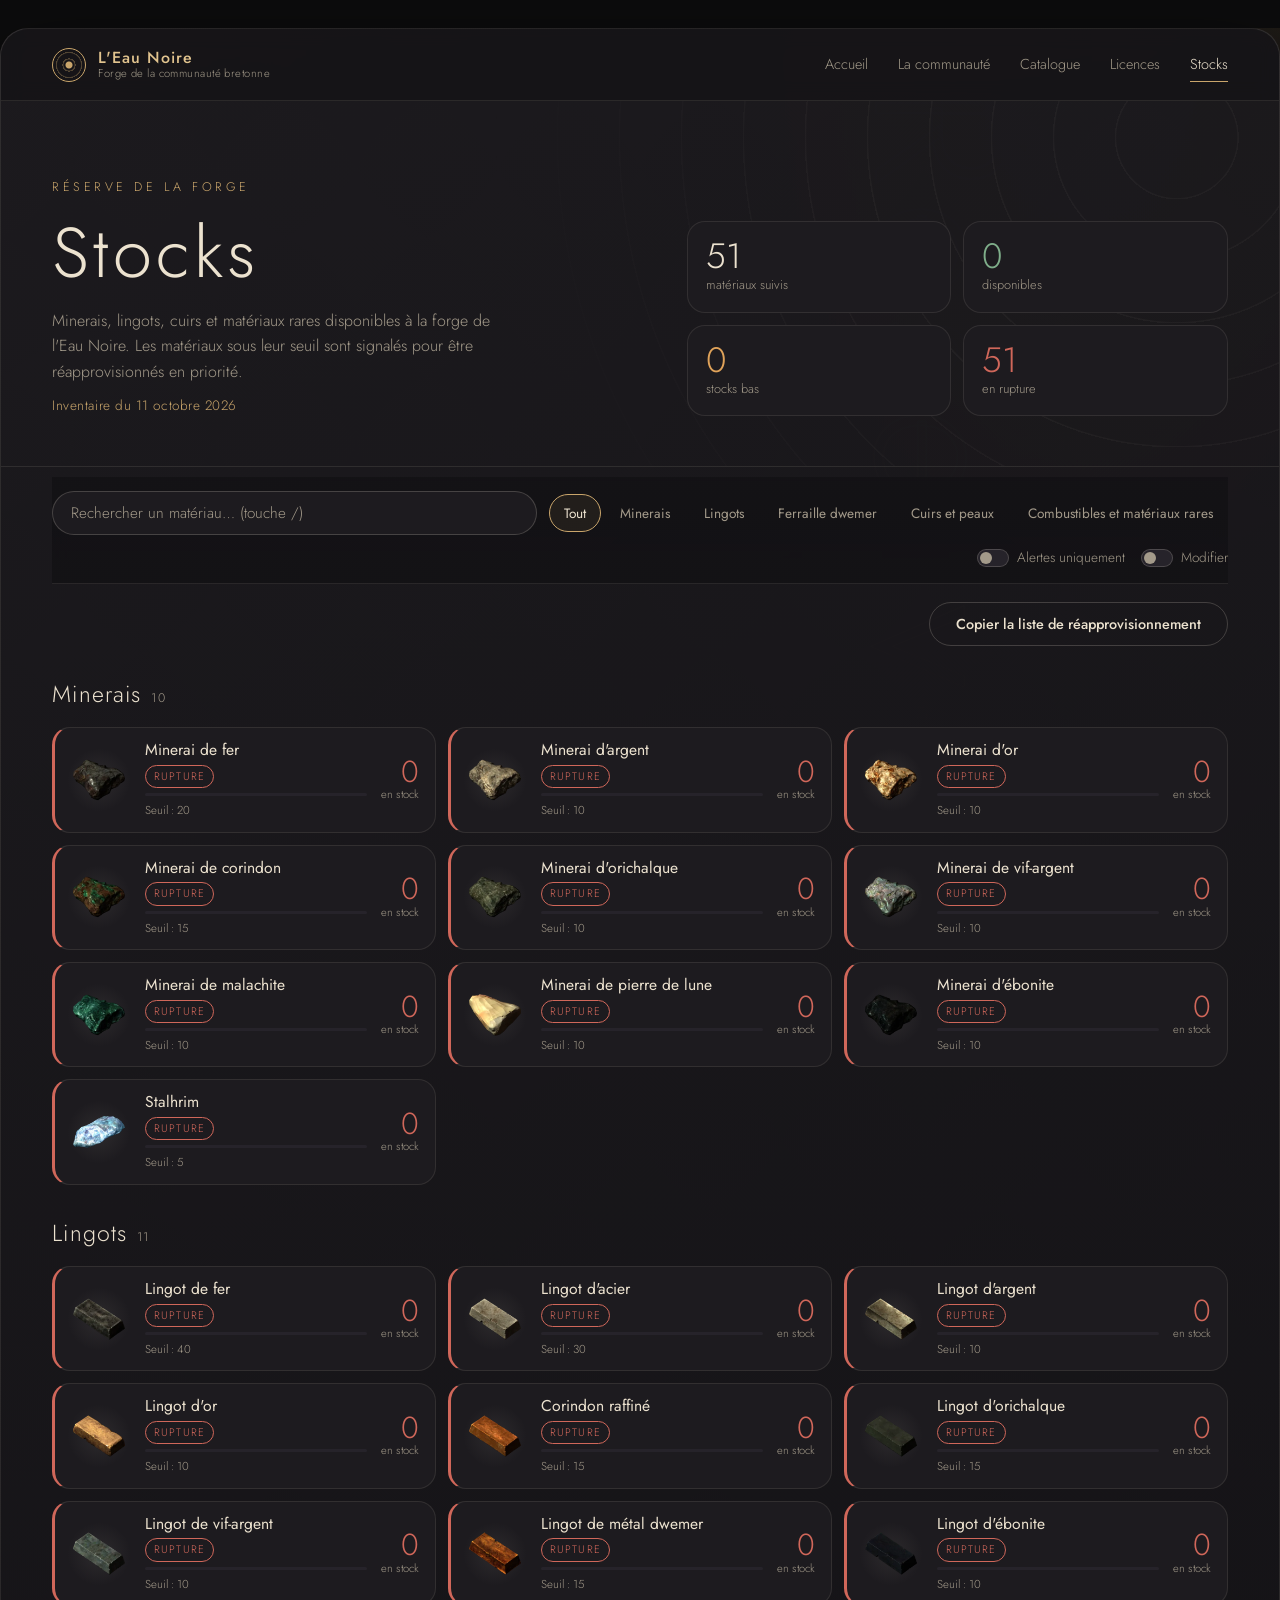
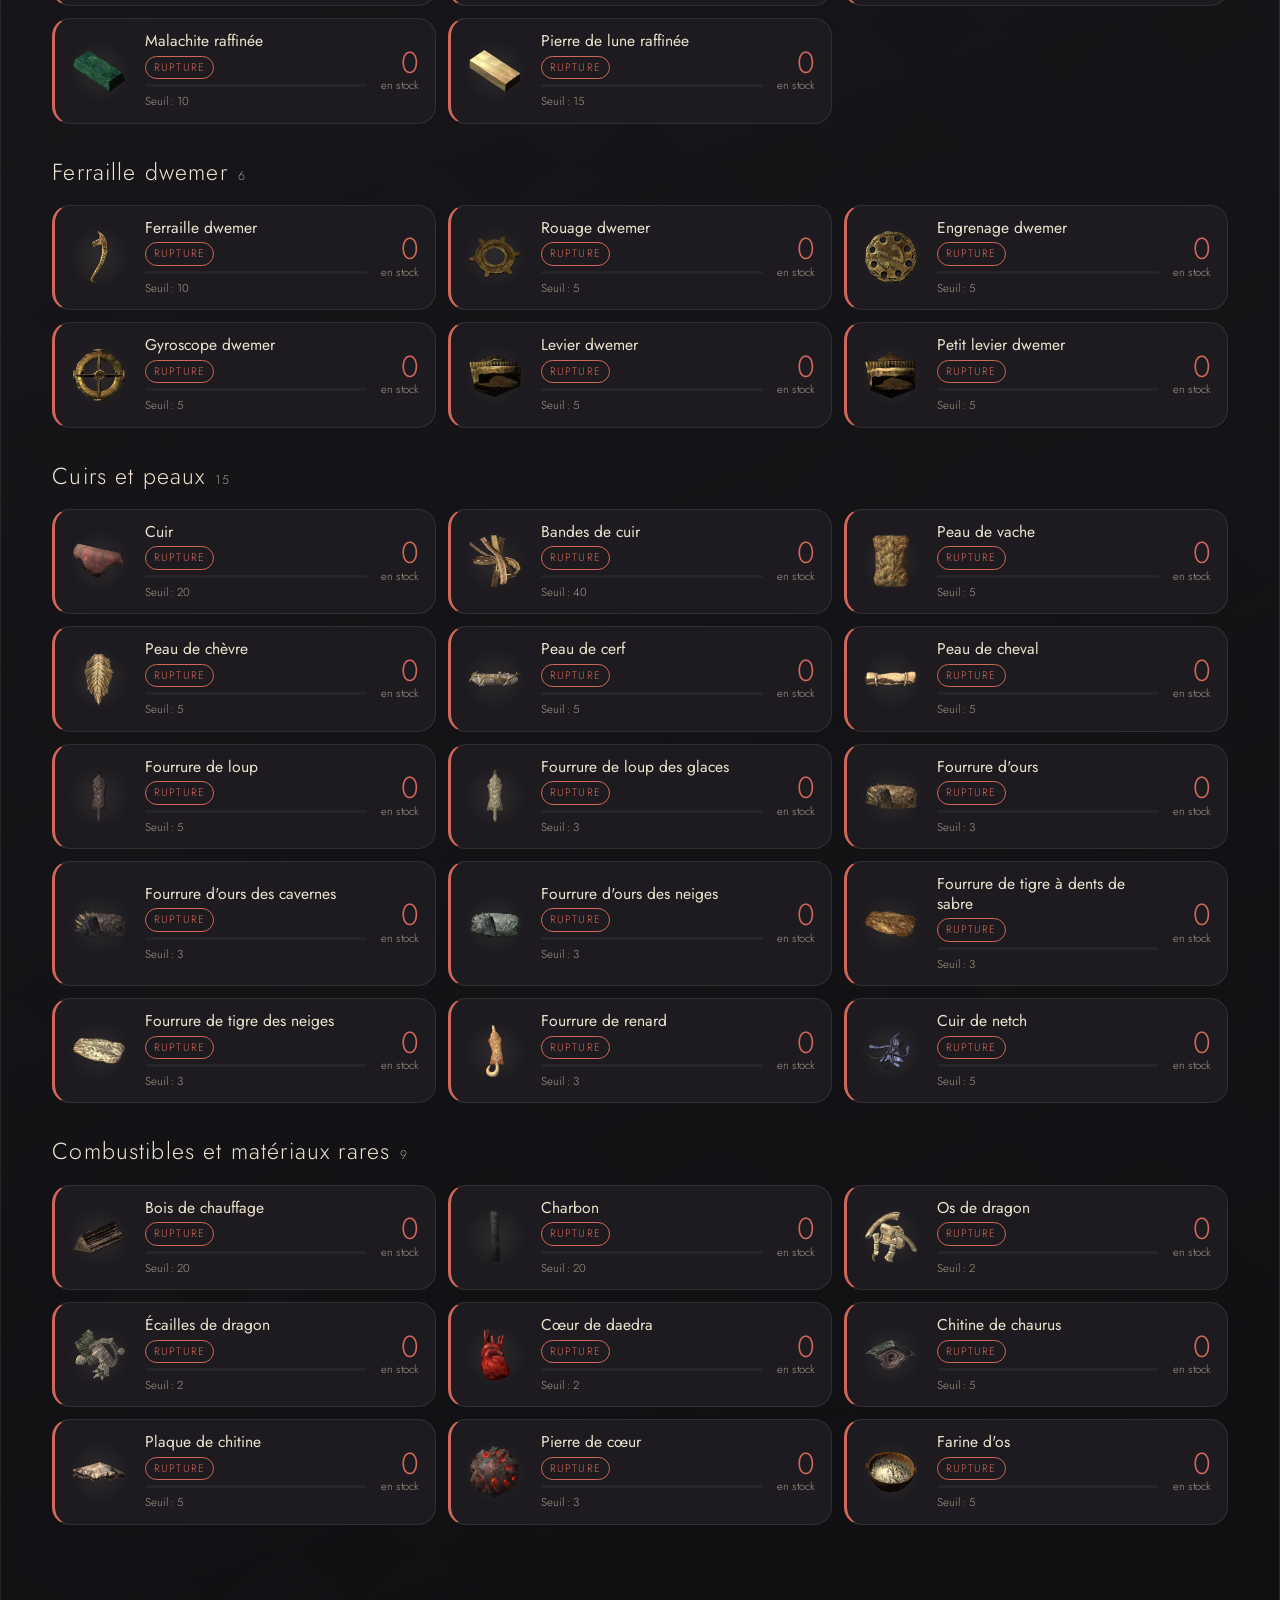
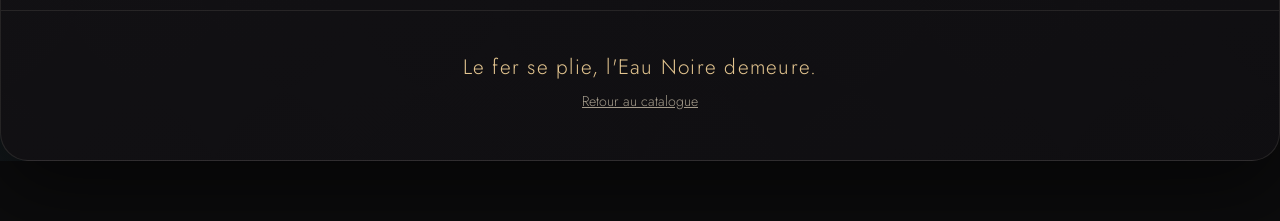
==== stocks.html @ 60c0cef0 "Page des stocks" ====
<!doctype html>
<html lang="fr">
<head>
<meta charset="utf-8">
<meta name="viewport" content="width=device-width, initial-scale=1">
<meta name="theme-color" content="#0c0c0d">
<title>Stocks — L'Eau Noire</title>
<link rel="preconnect" href="https://fonts.googleapis.com">
<link rel="preconnect" href="https://fonts.gstatic.com" crossorigin>
<link rel="stylesheet" href="https://fonts.googleapis.com/css2?family=Jost:wght@300;400;500;600&display=swap">
<link rel="stylesheet" href="style.css">
</head>
<body class="page-stocks">

<div class="backdrop-title" aria-hidden="true">Réserve</div>

<div class="frame">

  <!-- ===================== NAVIGATION ===================== -->
  <header class="nav">
    <a class="brand" href="index.html#accueil">
      <span class="brand-mark" aria-hidden="true"></span>
      <span class="brand-text"><strong>L'Eau Noire</strong><small>Forge de la communauté bretonne</small></span>
    </a>
    <nav class="nav-links" id="nav-links">
      <a href="index.html#accueil">Accueil</a>
      <a href="index.html#communaute">La communauté</a>
      <a href="index.html#catalogue">Catalogue</a>
      <a href="index.html#licences">Licences</a>
      <a href="stocks.html" class="active">Stocks</a>
    </nav>
    <button class="burger" id="burger" type="button" aria-label="Menu"><span></span><span></span></button>
  </header>

  <!-- ===================== EN-TÊTE ===================== -->
  <section class="stock-hero">
    <div>
      <p class="eyebrow">Réserve de la forge</p>
      <h1>Stocks</h1>
      <p class="hero-lead">Minerais, lingots, cuirs et matériaux rares disponibles à la forge de l'Eau Noire. Les matériaux sous leur seuil sont signalés pour être réapprovisionnés en priorité.</p>
      <p class="stock-maj" id="stock-maj"></p>
    </div>
    <div class="stock-summary" id="stock-summary"></div>
  </section>

  <!-- ===================== INVENTAIRE ===================== -->
  <section class="catalogue stock-section">
    <div class="toolbar">
      <input id="search" type="search" placeholder="Rechercher un matériau… (touche /)" autocomplete="off">
      <div class="tabs" id="tabs"></div>
      <div class="toggles">
        <label class="switch"><input type="checkbox" id="t-alert"><span></span>Alertes uniquement</label>
        <label class="switch"><input type="checkbox" id="t-edit"><span></span>Modifier</label>
      </div>
    </div>

    <!-- Bandeau visible dès qu'une quantité a été modifiée -->
    <div class="draft-bar" id="draft-bar" hidden>
      <p><strong>Modifications non publiées.</strong> Elles ne sont enregistrées que dans ce navigateur. Exportez <code>stocks.js</code> puis publiez-le pour que tout le monde les voie.</p>
      <div class="draft-actions">
        <button class="btn-ghost" id="draft-reset" type="button">Annuler</button>
        <button class="btn" id="draft-export" type="button">Exporter stocks.js</button>
      </div>
    </div>

    <div class="stock-actions">
      <button class="btn-ghost" id="report-copy" type="button">Copier la liste de réapprovisionnement</button>
    </div>

    <div id="stock-list"></div>
  </section>

  <footer class="footer">
    <p class="footer-devise">Le fer se plie, l'Eau Noire demeure.</p>
    <p class="footer-contact"><a href="index.html#catalogue">Retour au catalogue</a></p>
  </footer>
</div>

<script src="stocks.js"></script>
<script src="stocks-page.js"></script>
</body>
</html>
---- style.css ----
/* =====================================================================
   L'EAU NOIRE — STYLE
   Noir profond, sable de parian et bronze. Motif : les cercles d'une eau
   sombre qui ondule. Les couleurs se changent dans :root.
   ===================================================================== */

:root {
  --noir:        #0c0c0d;  /* fond de page */
  --panneau:     #151417;  /* cadre principal */
  --panneau-2:   #1d1b1f;  /* cartes */
  --panneau-3:   #26232a;  /* survol */
  --ligne:       rgba(236, 226, 207, .10);
  --ligne-forte: rgba(236, 226, 207, .20);
  --parian:      #ece2cf;  /* texte principal */
  --sable:       #a39a8a;  /* texte secondaire */
  --bronze:      #c9a56b;  /* accent : boutons, prix */
  --bronze-clair:#e2c48f;
  --eau:         #3b6170;  /* reflet d'eau sombre, très discret */

  --font: "Jost", "Segoe UI", system-ui, sans-serif;
  --page-width: 1440px;
  --pad: clamp(16px, 4vw, 64px);
  --radius: 28px;
}

* { box-sizing: border-box; }
html { scroll-behavior: smooth; background: var(--noir); color-scheme: dark; }
body {
  margin: 0; min-height: 100vh; overflow-x: hidden;
  font: 300 16px/1.6 var(--font); color: var(--parian);
  background:
    radial-gradient(ellipse 60% 40% at 85% 0%, rgba(201, 165, 107, .14), transparent 70%),
    radial-gradient(ellipse 50% 50% at 0% 100%, rgba(59, 97, 112, .14), transparent 70%),
    var(--noir);
  accent-color: var(--bronze);
}
::selection { background: var(--bronze); color: var(--noir); }
a { color: inherit; }
img { max-width: 100%; }

/* Grand titre en creux, derrière le cadre */
.backdrop-title {
  position: fixed; right: -2vw; top: 50%; transform: translateY(-50%) rotate(90deg); transform-origin: center;
  font-size: 15vw; font-weight: 300; letter-spacing: .08em; white-space: nowrap; pointer-events: none;
  color: transparent; -webkit-text-stroke: 1px rgba(236, 226, 207, .05); z-index: 0;
}

/* ---------- Cadre principal ---------- */
.frame {
  position: relative; z-index: 1;
  max-width: var(--page-width); margin: 28px auto 60px;
  background: linear-gradient(160deg, rgba(29, 27, 31, .96), rgba(16, 15, 18, .97));
  border: 1px solid var(--ligne); border-radius: var(--radius);
  box-shadow: 0 30px 80px rgba(0, 0, 0, .55), inset 0 1px 0 rgba(236, 226, 207, .05);
}

/* ---------- Navigation ---------- */
.nav {
  position: sticky; top: 0; z-index: 20;
  display: flex; align-items: center; gap: 24px;
  padding: 18px var(--pad);
  background: rgba(21, 20, 23, .82); -webkit-backdrop-filter: blur(10px); backdrop-filter: blur(10px);
  border-bottom: 1px solid var(--ligne); border-radius: var(--radius) var(--radius) 0 0;
}
.brand { display: flex; align-items: center; gap: 12px; text-decoration: none; }
.brand-mark {
  width: 34px; height: 34px; border-radius: 50%; flex: none;
  border: 1px solid var(--bronze);
  background: radial-gradient(circle, var(--bronze) 0 3px, transparent 4px), repeating-radial-gradient(circle, transparent 0 5px, rgba(201, 165, 107, .35) 6px 6.6px);
}
.brand-text { display: flex; flex-direction: column; line-height: 1.15; }
.brand-text strong { font-weight: 500; letter-spacing: .06em; color: var(--bronze-clair); }
.brand-text small { font-size: .7rem; color: var(--sable); letter-spacing: .04em; }

.nav-links { display: flex; gap: 30px; margin-left: auto; }
.nav-links a { text-decoration: none; font-size: .9rem; color: var(--sable); padding: 6px 0; position: relative; transition: color .2s; }
.nav-links a:hover { color: var(--parian); }
.nav-links a.active { color: var(--parian); }
.nav-links a.active::after { content: ""; position: absolute; left: 0; right: 0; bottom: 0; height: 1px; background: var(--bronze); }

.devis-btn {
  font: 400 .88rem var(--font); color: var(--parian); cursor: pointer;
  background: transparent; border: 1px solid var(--ligne-forte); border-radius: 999px; padding: 8px 16px;
  display: inline-flex; align-items: center; gap: 8px; transition: border-color .2s;
}
.devis-btn:hover { border-color: var(--bronze); }
.devis-btn span {
  min-width: 22px; height: 22px; border-radius: 999px; padding: 0 6px;
  display: inline-grid; place-items: center; font-size: .75rem; font-weight: 500;
  background: var(--bronze); color: var(--noir);
}
.burger { display: none; }

/* Points décoratifs */
.side-dots { position: absolute; left: 22px; top: 260px; display: flex; flex-direction: column; gap: 14px; }
.side-dots i { width: 5px; height: 5px; border-radius: 50%; background: var(--ligne-forte); }
.side-dots i.on { background: var(--bronze); box-shadow: 0 0 10px var(--bronze); }

/* ---------- Boutons ---------- */
.btn, .btn-ghost {
  display: inline-flex; align-items: center; justify-content: center; gap: 8px;
  font: 500 .9rem var(--font); text-decoration: none; cursor: pointer;
  border-radius: 999px; padding: 11px 26px; transition: background .2s, border-color .2s, color .2s;
}
.btn { background: var(--bronze); color: #1a140b; border: 1px solid var(--bronze); }
.btn:hover { background: var(--bronze-clair); border-color: var(--bronze-clair); }
.btn-ghost { background: transparent; color: var(--parian); border: 1px solid var(--ligne-forte); }
.btn-ghost:hover { border-color: var(--bronze); color: var(--bronze-clair); }

/* ---------- Accueil ---------- */
.hero {
  position: relative; overflow: hidden;
  display: grid; grid-template-columns: 1.1fr .9fr; align-items: center; gap: 40px;
  padding: clamp(40px, 7vw, 96px) var(--pad) clamp(48px, 7vw, 100px);
  min-height: 560px;
}
.eyebrow { margin: 0 0 18px; font-size: .78rem; letter-spacing: .28em; text-transform: uppercase; color: var(--bronze); }
.hero h1 {
  margin: 0; font-weight: 300; font-size: clamp(3rem, 7vw, 5.6rem); line-height: 1.02; letter-spacing: .06em;
}
.hero-lead { max-width: 460px; margin: 24px 0 34px; color: var(--sable); font-size: 1rem; }
.hero-actions { display: flex; gap: 12px; flex-wrap: wrap; }

.hero-art { position: relative; aspect-ratio: 1; width: min(440px, 100%); justify-self: center; }
.hero-circle {
  position: absolute; inset: 12%; border-radius: 50%; overflow: hidden;
  border: 1px solid rgba(201, 165, 107, .5);
  box-shadow: 0 0 60px rgba(201, 165, 107, .15), inset 0 0 40px rgba(0, 0, 0, .6);
}
.hero-circle img { width: 100%; height: 100%; object-fit: cover; display: block; }
.ring { position: absolute; border-radius: 50%; border: 1px solid var(--ligne); }
.ring-outer { inset: -6%; }
.ring-mid { inset: 4%; border-color: rgba(201, 165, 107, .18); }
.orbit { position: absolute; inset: -6%; animation: orbit 28s linear infinite; }
.orbit i { position: absolute; top: 50%; left: -4px; width: 8px; height: 8px; border-radius: 50%; background: var(--bronze); box-shadow: 0 0 14px var(--bronze); }
@keyframes orbit { to { transform: rotate(360deg); } }
/* ondulations d'eau noire derrière le cercle */
.hero::before {
  content: ""; position: absolute; inset: 0; pointer-events: none;
  background: repeating-radial-gradient(circle at 74% 50%, transparent 0 70px, rgba(236, 226, 207, .035) 71px 72px);
  -webkit-mask-image: radial-gradient(circle at 74% 50%, #000 0 30%, transparent 62%);
          mask-image: radial-gradient(circle at 74% 50%, #000 0 30%, transparent 62%);
}

/* ---------- Communauté ---------- */
.about {
  display: grid; grid-template-columns: 1fr 1fr; gap: clamp(28px, 5vw, 72px); align-items: center;
  padding: clamp(40px, 6vw, 90px) var(--pad);
  border-top: 1px solid var(--ligne);
}
.about h2, .section-head h2 { margin: 0 0 22px; font-weight: 400; font-size: clamp(1.8rem, 3.4vw, 2.6rem); letter-spacing: .04em; }
.about-text p { color: var(--sable); margin: 0 0 14px; max-width: 560px; }
.about-text .devise { color: var(--bronze-clair); font-style: italic; margin: 22px 0 28px; }
.about-art { margin: 0; position: relative; }
.about-art img {
  display: block; width: 100%; aspect-ratio: 5 / 4; object-fit: cover;
  border-radius: 140px 24px 24px 24px; border: 1px solid var(--ligne-forte);
  filter: saturate(.85);
}
.about-art::before {
  content: ""; position: absolute; width: 180px; height: 180px; left: -40px; top: -40px; border-radius: 50%;
  border: 1px solid rgba(201, 165, 107, .25); pointer-events: none;
}

/* ---------- En-têtes de section ---------- */
.catalogue, .licences { padding: clamp(40px, 6vw, 90px) var(--pad); border-top: 1px solid var(--ligne); }
.section-head { display: flex; justify-content: space-between; align-items: flex-end; gap: 24px; flex-wrap: wrap; margin-bottom: 26px; }
.section-head h2 { margin: 0; }
.section-head p { margin: 0; color: var(--sable); max-width: 520px; font-size: .95rem; }
.section-head strong { color: var(--bronze-clair); font-weight: 500; }

/* ---------- Barre d'outils du catalogue ---------- */
.toolbar {
  position: sticky; top: 71px; z-index: 10;
  display: flex; flex-wrap: wrap; align-items: center; gap: 12px;
  padding: 14px 0; margin-bottom: 18px;
  background: linear-gradient(rgba(19, 18, 21, .96), rgba(19, 18, 21, .9));
  -webkit-backdrop-filter: blur(8px); backdrop-filter: blur(8px);
  border-bottom: 1px solid var(--ligne);
}
#search {
  flex: 1 1 240px; min-width: 0; padding: 10px 18px; border-radius: 999px;
  font: 300 .95rem var(--font); color: var(--parian);
  background: var(--panneau-2); border: 1px solid var(--ligne-forte);
}
#search::placeholder { color: var(--sable); }
#search:focus { outline: none; border-color: var(--bronze); }
.tabs { display: flex; gap: 4px; flex-wrap: wrap; }
.tab {
  font: 400 .85rem var(--font); color: var(--sable); cursor: pointer;
  background: transparent; border: 1px solid transparent; border-radius: 999px; padding: 8px 14px; white-space: nowrap;
}
.tab:hover { color: var(--parian); }
.tab[aria-pressed="true"] { color: var(--parian); border-color: var(--bronze); background: rgba(201, 165, 107, .08); }
.toggles { display: flex; gap: 16px; margin-left: auto; }
.switch { display: inline-flex; align-items: center; gap: 8px; font-size: .85rem; color: var(--sable); cursor: pointer; white-space: nowrap; }
.switch input { position: absolute; opacity: 0; pointer-events: none; }
.switch span { width: 32px; height: 18px; border-radius: 999px; background: var(--panneau-3); border: 1px solid var(--ligne-forte); position: relative; transition: background .2s; }
.switch span::after { content: ""; position: absolute; top: 2px; left: 2px; width: 12px; height: 12px; border-radius: 50%; background: var(--sable); transition: transform .2s, background .2s; }
.switch input:checked + span { background: rgba(201, 165, 107, .25); border-color: var(--bronze); }
.switch input:checked + span::after { transform: translateX(14px); background: var(--bronze); }
.switch input:focus-visible + span { outline: 2px solid var(--bronze); outline-offset: 2px; }

/* ---------- Sets ---------- */
.set { padding: 34px 0; border-bottom: 1px solid var(--ligne); scroll-margin-top: 150px; }
.set:last-child { border-bottom: none; }
.set-head { display: flex; align-items: baseline; gap: 14px; flex-wrap: wrap; margin-bottom: 6px; }
.set-head h3 { margin: 0; font-weight: 300; font-size: 1.6rem; letter-spacing: .05em; }
.set-cat { font-size: .72rem; letter-spacing: .2em; text-transform: uppercase; color: var(--sable); }
.lic-badge {
  font: 500 .66rem var(--font); letter-spacing: .14em; text-transform: uppercase; cursor: pointer;
  color: var(--bronze); background: transparent; border: 1px solid var(--bronze); border-radius: 999px; padding: 3px 9px;
}
.lic-badge:hover { background: var(--bronze); color: var(--noir); }
.set-note { margin: 0 0 4px; color: var(--sable); font-size: .88rem; }
.set-note.lic { color: var(--bronze-clair); }
.set-body { display: grid; grid-template-columns: 1fr; gap: 22px; margin-top: 18px; }
.set.has-apercu .set-body { grid-template-columns: 240px minmax(0, 1fr); }

.apercu { margin: 0; position: relative; align-self: start; }
.apercu img {
  display: block; width: 100%; aspect-ratio: 4 / 5; object-fit: cover; object-position: center 25%;
  border-radius: 120px 120px 18px 18px; border: 1px solid var(--ligne-forte); cursor: zoom-in;
}
.apercu figcaption { margin-top: 10px; font-size: .72rem; letter-spacing: .2em; text-transform: uppercase; color: var(--bronze); text-align: center; }

.cards { display: grid; grid-template-columns: repeat(auto-fill, minmax(170px, 1fr)); gap: 14px; align-content: start; }
.card {
  position: relative; display: flex; flex-direction: column;
  background: var(--panneau-2); border: 1px solid var(--ligne); border-radius: 18px; overflow: hidden;
  transition: border-color .2s, transform .2s, background .2s;
}
.card:hover { border-color: rgba(201, 165, 107, .45); background: var(--panneau-3); transform: translateY(-2px); }
.card-img {
  position: relative; aspect-ratio: 1;
  background: radial-gradient(circle at 50% 45%, rgba(236, 226, 207, .07), transparent 65%);
}
.card-img img {
  position: absolute; inset: 14px; width: calc(100% - 28px); height: calc(100% - 28px);
  object-fit: contain; cursor: zoom-in; transition: transform .3s;
}
.card:hover .card-img img { transform: scale(1.05); }
.card-img .ph { position: absolute; inset: 22%; border-radius: 50%; border: 1px dashed var(--ligne-forte); }
.card-info { padding: 0 14px 14px; display: flex; flex-direction: column; gap: 4px; flex: 1; }
.card-name { font-weight: 400; font-size: .98rem; }
.card-mat { font-size: .76rem; line-height: 1.4; color: var(--sable); display: none; }
.show-mat .card-mat { display: block; }
.card-foot { display: flex; align-items: center; justify-content: space-between; gap: 8px; margin-top: auto; padding-top: 8px; }
.card-price { font-weight: 500; color: var(--bronze-clair); }
.card-price .na { font-weight: 300; font-style: italic; color: var(--sable); font-size: .85rem; }
.card-mo { font-size: .72rem; color: var(--sable); }
.add {
  width: 34px; height: 34px; border-radius: 50%; flex: none; cursor: pointer;
  font: 400 1.1rem/1 var(--font); color: var(--parian);
  background: transparent; border: 1px solid var(--ligne-forte); transition: all .2s;
}
.add:hover { background: var(--bronze); border-color: var(--bronze); color: var(--noir); }
.add.pulse { animation: pulse .4s ease; }
@keyframes pulse { 50% { transform: scale(1.25); } }
.empty { text-align: center; color: var(--sable); padding: 60px 0; }

/* ---------- Licences ---------- */
.lic-fab {
  display: flex; flex-wrap: wrap; align-items: center; gap: 10px 24px;
  padding: 18px 22px; margin-bottom: 18px; border-radius: 18px;
  background: rgba(201, 165, 107, .07); border: 1px solid rgba(201, 165, 107, .3);
}
.lic-fab strong { color: var(--bronze-clair); font-weight: 500; font-size: 1.15rem; }
.lic-fab p { margin: 0; color: var(--sable); font-size: .88rem; }
.lic-grid { display: grid; grid-template-columns: repeat(auto-fill, minmax(290px, 1fr)); gap: 14px; }
.lic-card { background: var(--panneau-2); border: 1px solid var(--ligne); border-radius: 18px; padding: 18px 20px; scroll-margin-top: 150px; transition: border-color .3s; }
.lic-card.flash { border-color: var(--bronze); }
.lic-card h4 { margin: 0; font-weight: 400; font-size: 1.15rem; letter-spacing: .03em; display: flex; justify-content: space-between; gap: 8px; }
.lic-card h4 small { font-size: .72rem; color: var(--sable); font-weight: 300; }
.lic-auth { margin: 4px 0 10px; font-size: .8rem; color: var(--sable); }
.lic-auth b { color: var(--bronze); font-weight: 500; }
.lic-card table { width: 100%; border-collapse: collapse; margin-top: 8px; font-size: .86rem; }
.lic-card th { text-align: left; font-weight: 400; color: var(--sable); font-size: .76rem; padding: 6px 0; border-bottom: 1px solid var(--ligne); }
.lic-card td { padding: 6px 0; border-bottom: 1px solid var(--ligne); }
.lic-card tr:last-child td { border-bottom: none; }
.lic-card .num { text-align: right; white-space: nowrap; }
.lic-card td.num { color: var(--bronze-clair); }
.lic-card .na { color: var(--sable); font-style: italic; font-size: .86rem; margin: 6px 0 0; }
.lic-sup { color: #e0985a; font-size: .82rem; margin: 10px 0 0; }

/* ---------- Pied de page ---------- */
.footer { padding: 40px var(--pad) 48px; border-top: 1px solid var(--ligne); text-align: center; }
.footer-devise { margin: 0 0 6px; font-size: 1.3rem; letter-spacing: .06em; color: var(--bronze-clair); }
.footer-contact { margin: 0; color: var(--sable); font-size: .88rem; }

/* ---------- Tiroir du devis ---------- */
.drawer-shade { position: fixed; inset: 0; background: rgba(0, 0, 0, .55); opacity: 0; pointer-events: none; transition: opacity .25s; z-index: 40; }
.drawer {
  position: fixed; top: 0; right: 0; bottom: 0; z-index: 50; width: min(400px, 100vw);
  display: flex; flex-direction: column;
  background: #141316; border-left: 1px solid var(--ligne-forte);
  transform: translateX(100%); transition: transform .3s ease;
}
.drawer-open .drawer { transform: none; }
.drawer-open .drawer-shade { opacity: 1; pointer-events: auto; }
.drawer header { display: flex; justify-content: space-between; align-items: center; padding: 20px 22px; border-bottom: 1px solid var(--ligne); }
.drawer h3 { margin: 0; font-weight: 400; letter-spacing: .06em; font-size: 1.3rem; }
.drawer-close { font: 300 1.8rem/1 var(--font); color: var(--sable); background: none; border: none; cursor: pointer; }
.drawer-body { flex: 1; overflow-y: auto; padding: 8px 22px; }
.line { display: grid; grid-template-columns: 1fr auto auto; gap: 10px; align-items: center; padding: 12px 0; border-bottom: 1px solid var(--ligne); font-size: .9rem; }
.line small { display: block; color: var(--sable); font-size: .76rem; }
.line .qty { display: flex; align-items: center; gap: 6px; }
.line button { width: 26px; height: 26px; border-radius: 50%; border: 1px solid var(--ligne-forte); background: none; color: var(--parian); cursor: pointer; }
.line button:hover { border-color: var(--bronze); }
.line strong { color: var(--bronze-clair); font-weight: 500; min-width: 40px; text-align: right; }
.drawer footer { padding: 18px 22px 22px; border-top: 1px solid var(--ligne); }
.drawer-total { display: flex; justify-content: space-between; margin-bottom: 14px; }
.drawer-total strong { color: var(--bronze-clair); font-weight: 500; font-size: 1.1rem; }
.drawer-actions { display: flex; gap: 10px; }
.drawer-actions > * { flex: 1; }

/* ---------- Visionneuse ---------- */
#lightbox { position: fixed; inset: 0; z-index: 60; display: none; place-items: center; padding: 20px; background: rgba(8, 8, 9, .9); cursor: zoom-out; }
#lightbox.open { display: grid; }
#lightbox img { max-height: 88vh; border-radius: 18px; border: 1px solid var(--ligne-forte); }

@media (prefers-reduced-motion: reduce) {
  html { scroll-behavior: auto; }
  .orbit { animation: none; }
}

/* =====================================================================
   PAGE STOCKS
   ===================================================================== */
:root { --ok: #7fae8a; --bas: #e0a35a; --rupture: #d0675a; }

.stock-hero {
  position: relative; overflow: hidden;
  display: grid; grid-template-columns: 1fr minmax(320px, 46%); gap: 40px; align-items: end;
  padding: clamp(36px, 6vw, 80px) var(--pad) clamp(30px, 4vw, 50px);
}
.stock-hero::before {
  content: ""; position: absolute; inset: 0; pointer-events: none;
  background: repeating-radial-gradient(circle at 92% 10%, transparent 0 60px, rgba(236, 226, 207, .035) 61px 62px);
  -webkit-mask-image: radial-gradient(circle at 92% 10%, #000 0 25%, transparent 60%);
          mask-image: radial-gradient(circle at 92% 10%, #000 0 25%, transparent 60%);
}
.stock-hero h1 { margin: 0; font-weight: 300; font-size: clamp(2.6rem, 6vw, 4.4rem); letter-spacing: .06em; line-height: 1.05; }
.stock-hero .hero-lead { margin: 18px 0 10px; }
.stock-maj { margin: 0; font-size: .85rem; color: var(--bronze); letter-spacing: .04em; }

.stock-summary { display: grid; grid-template-columns: repeat(2, 1fr); gap: 12px; position: relative; }
.sum {
  padding: 16px 18px; border-radius: 18px; background: var(--panneau-2); border: 1px solid var(--ligne);
  display: flex; flex-direction: column; gap: 2px;
}
.sum strong { font-weight: 300; font-size: 2.2rem; line-height: 1; }
.sum span { font-size: .8rem; color: var(--sable); }
.sum.ok strong { color: var(--ok); }
.sum.bas strong { color: var(--bas); }
.sum.rupture strong { color: var(--rupture); }

.stock-section { padding-top: 10px; }
.page-stocks .toolbar { top: 71px; }
.draft-bar {
  display: flex; flex-wrap: wrap; align-items: center; justify-content: space-between; gap: 12px 20px;
  padding: 14px 18px; margin: 4px 0 16px; border-radius: 16px;
  background: rgba(201, 165, 107, .08); border: 1px solid rgba(201, 165, 107, .4);
}
.draft-bar[hidden] { display: none; }
.draft-bar p { margin: 0; font-size: .88rem; color: var(--sable); max-width: 640px; }
.draft-bar strong { color: var(--bronze-clair); font-weight: 500; }
.draft-bar code { color: var(--parian); background: var(--panneau-3); padding: 1px 6px; border-radius: 6px; }
.draft-actions { display: flex; gap: 10px; }
.stock-actions { display: flex; justify-content: flex-end; margin-bottom: 8px; }

.stock-cat { padding: 22px 0 8px; }
.stock-cat h3 { margin: 0 0 14px; font-weight: 300; font-size: 1.45rem; letter-spacing: .05em; display: flex; align-items: baseline; gap: 10px; }
.stock-cat h3 small { font-size: .78rem; color: var(--sable); }
.stock-grid { display: grid; grid-template-columns: repeat(auto-fill, minmax(300px, 1fr)); gap: 12px; }
.editing .stock-grid { grid-template-columns: repeat(auto-fill, minmax(390px, 1fr)); }

.stock-card {
  display: grid; grid-template-columns: 64px 1fr auto; align-items: center; gap: 14px;
  padding: 12px 16px 12px 12px; border-radius: 18px;
  background: var(--panneau-2); border: 1px solid var(--ligne); border-left: 3px solid var(--ok);
  transition: background .2s;
}
.stock-card:hover { background: var(--panneau-3); }
.stock-card.bas { border-left-color: var(--bas); }
.stock-card.rupture { border-left-color: var(--rupture); }
.stock-card.changed { box-shadow: inset 0 0 0 1px rgba(201, 165, 107, .5); }
.stock-icon {
  width: 64px; height: 64px; border-radius: 14px; position: relative;
  background: radial-gradient(circle, rgba(236, 226, 207, .08), transparent 70%);
}
.stock-icon img { position: absolute; inset: 6px; width: calc(100% - 12px); height: calc(100% - 12px); object-fit: contain; }
.stock-icon .ph { position: absolute; inset: 18px; border-radius: 50%; border: 1px dashed var(--ligne-forte); }
.stock-info { display: flex; flex-direction: column; gap: 5px; min-width: 0; }
.stock-name { font-weight: 400; font-size: .98rem; line-height: 1.25; }
.chip { align-self: flex-start; white-space: nowrap; font-size: .68rem; letter-spacing: .1em; text-transform: uppercase; padding: 2px 8px; border-radius: 999px; border: 1px solid currentColor; }
.chip.ok { color: var(--ok); }
.chip.bas { color: var(--bas); }
.chip.rupture { color: var(--rupture); }
.bar { height: 3px; border-radius: 3px; background: var(--panneau-3); overflow: hidden; }
.bar i { display: block; height: 100%; background: var(--ok); border-radius: 3px; }
.bas .bar i { background: var(--bas); }
.rupture .bar i { background: var(--rupture); }
.stock-seuil { font-size: .72rem; color: var(--sable); }
.stock-qty { text-align: right; display: flex; flex-direction: column; align-items: flex-end; }
.stock-qty strong { font-weight: 300; font-size: 1.9rem; line-height: 1; }
.stock-qty small { font-size: .7rem; color: var(--sable); }
.rupture .stock-qty strong { color: var(--rupture); }
.qty-edit { display: flex; align-items: center; gap: 6px; }
.qty-edit button {
  width: 30px; height: 30px; border-radius: 50%; cursor: pointer;
  font: 400 1rem/1 var(--font); color: var(--parian); background: none; border: 1px solid var(--ligne-forte);
}
.qty-edit button:hover { border-color: var(--bronze); color: var(--bronze-clair); }
.qty-edit input {
  width: 64px; padding: 6px 4px; text-align: center; border-radius: 10px;
  font: 400 1rem var(--font); color: var(--parian); background: var(--panneau); border: 1px solid var(--ligne-forte);
  -moz-appearance: textfield;
}
.qty-edit input::-webkit-outer-spin-button, .qty-edit input::-webkit-inner-spin-button { -webkit-appearance: none; margin: 0; }
.qty-edit input:focus { outline: none; border-color: var(--bronze); }

@media (max-width: 900px) {
  .stock-hero { grid-template-columns: 1fr; align-items: start; }
  .page-stocks .burger { margin-left: auto; }
}
@media (max-width: 640px) {
  .stock-summary { grid-template-columns: repeat(2, 1fr); }
  .sum strong { font-size: 1.7rem; }
  .stock-grid, .editing .stock-grid { grid-template-columns: 1fr; }
  .stock-card { grid-template-columns: 52px 1fr auto; gap: 10px; }
  .stock-icon { width: 52px; height: 52px; }
  .stock-actions { justify-content: stretch; }
  .stock-actions .btn-ghost { width: 100%; }
  .qty-edit input { width: 52px; }
}

/* =====================================================================
   RESPONSIVE
   ===================================================================== */
@media (max-width: 1100px) {
  .toggles { margin-left: 0; }
}

@media (max-width: 900px) {
  .frame { margin: 0; border-radius: 0; border-left: none; border-right: none; }
  .nav { border-radius: 0; }
  .side-dots, .backdrop-title { display: none; }
  .hero { grid-template-columns: 1fr; text-align: left; min-height: 0; }
  .hero-art { width: min(340px, 80%); order: -1; }
  .about { grid-template-columns: 1fr; }
  .about-art { order: -1; }
  .set.has-apercu .set-body { grid-template-columns: 190px minmax(0, 1fr); }

  /* menu mobile */
  .burger { display: grid; gap: 5px; width: 40px; height: 40px; place-content: center; background: none; border: 1px solid var(--ligne-forte); border-radius: 50%; cursor: pointer; }
  .burger span { width: 16px; height: 1px; background: var(--parian); }
  .nav-links {
    position: absolute; top: 100%; left: 0; right: 0; flex-direction: column; gap: 0;
    background: rgba(21, 20, 23, .98); border-bottom: 1px solid var(--ligne);
    max-height: 0; overflow: hidden; transition: max-height .3s;
  }
  .nav-links a { padding: 14px var(--pad); border-top: 1px solid var(--ligne); }
  .nav-links a.active::after { display: none; }
  .nav.menu-open .nav-links { max-height: 300px; }
  .devis-btn { margin-left: auto; }
}

@media (max-width: 640px) {
  .brand-text small { display: none; }
  .toolbar { top: 75px; gap: 10px; }
  .tabs, .toggles { flex-wrap: nowrap; overflow-x: auto; width: 100%; scrollbar-width: none; }
  .tabs::-webkit-scrollbar { display: none; }
  .set.has-apercu .set-body { grid-template-columns: 1fr; }
  .apercu { max-width: 200px; justify-self: center; width: 100%; }
  .set { scroll-margin-top: 230px; }
  .cards { grid-template-columns: repeat(2, minmax(0, 1fr)); gap: 10px; }
  .card-info { padding: 0 10px 10px; }
  .card-name { font-size: .9rem; }
  .set-head h3 { font-size: 1.35rem; }
}
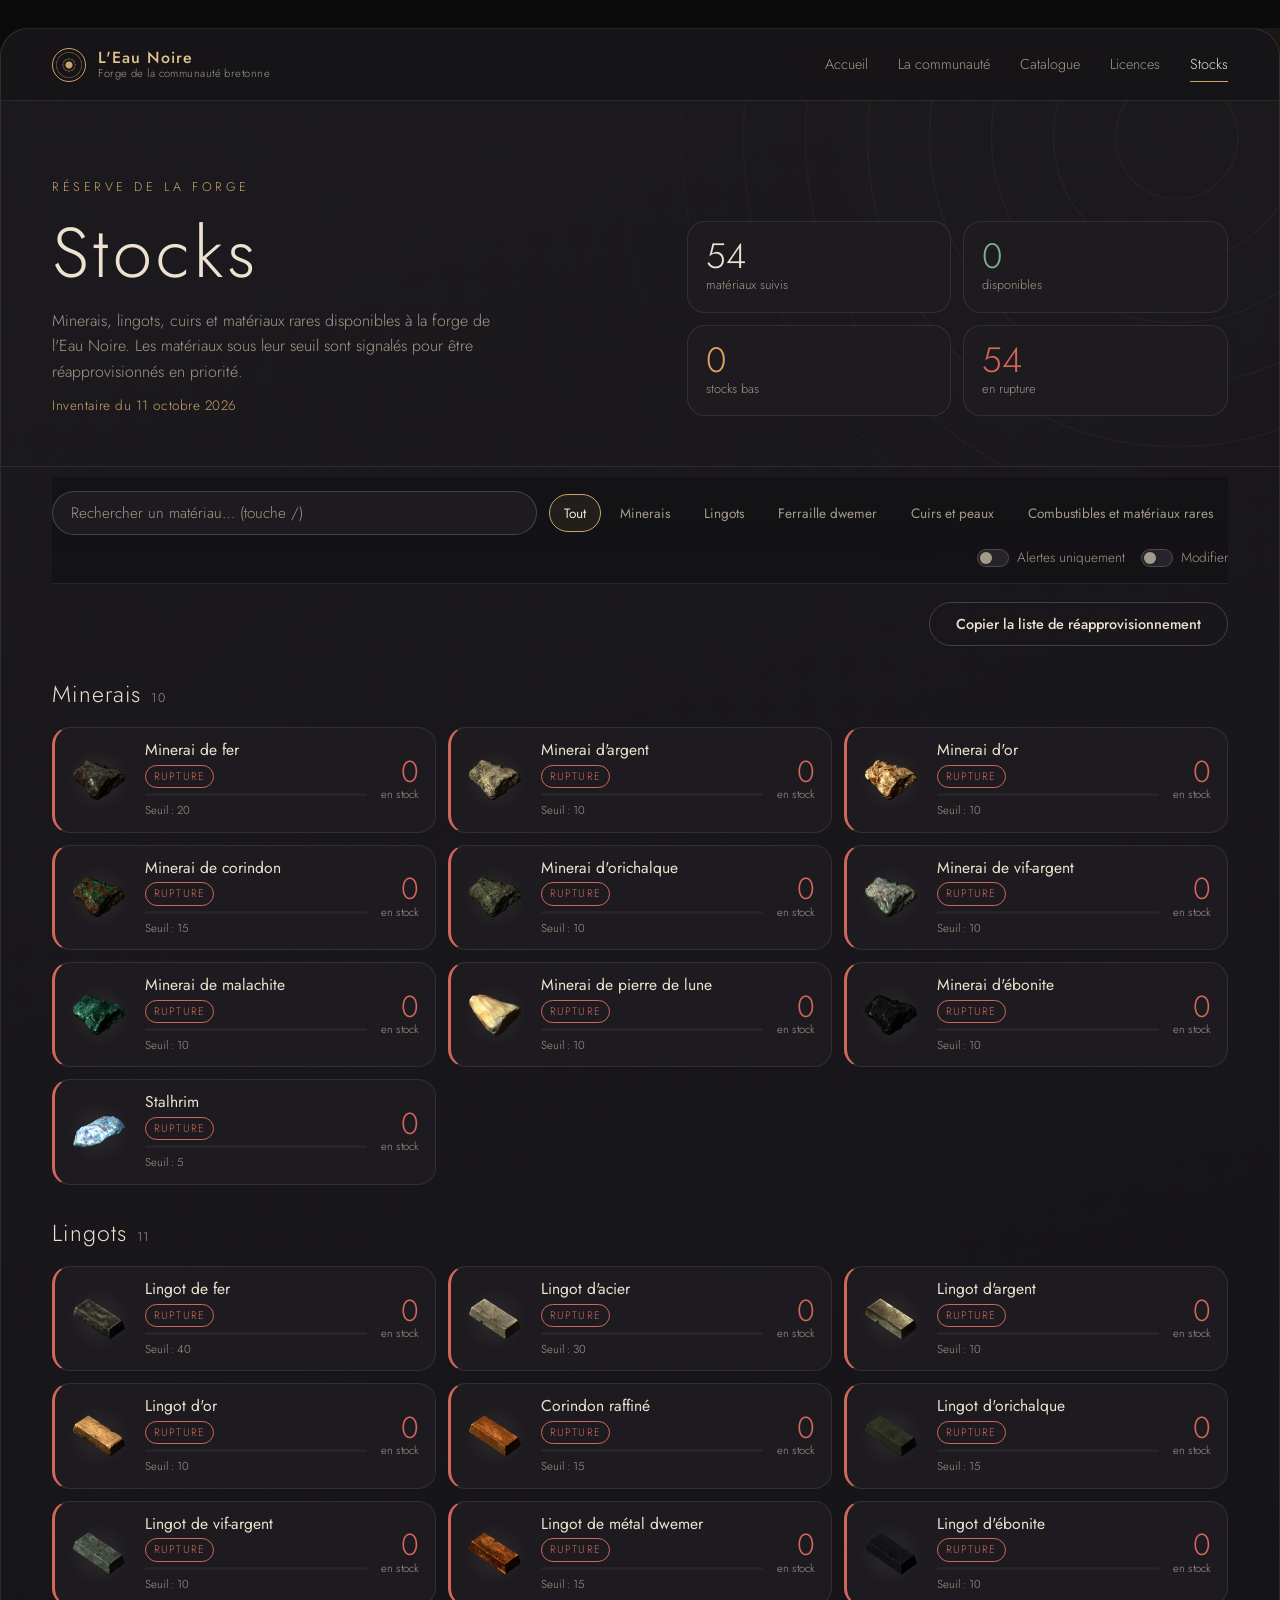
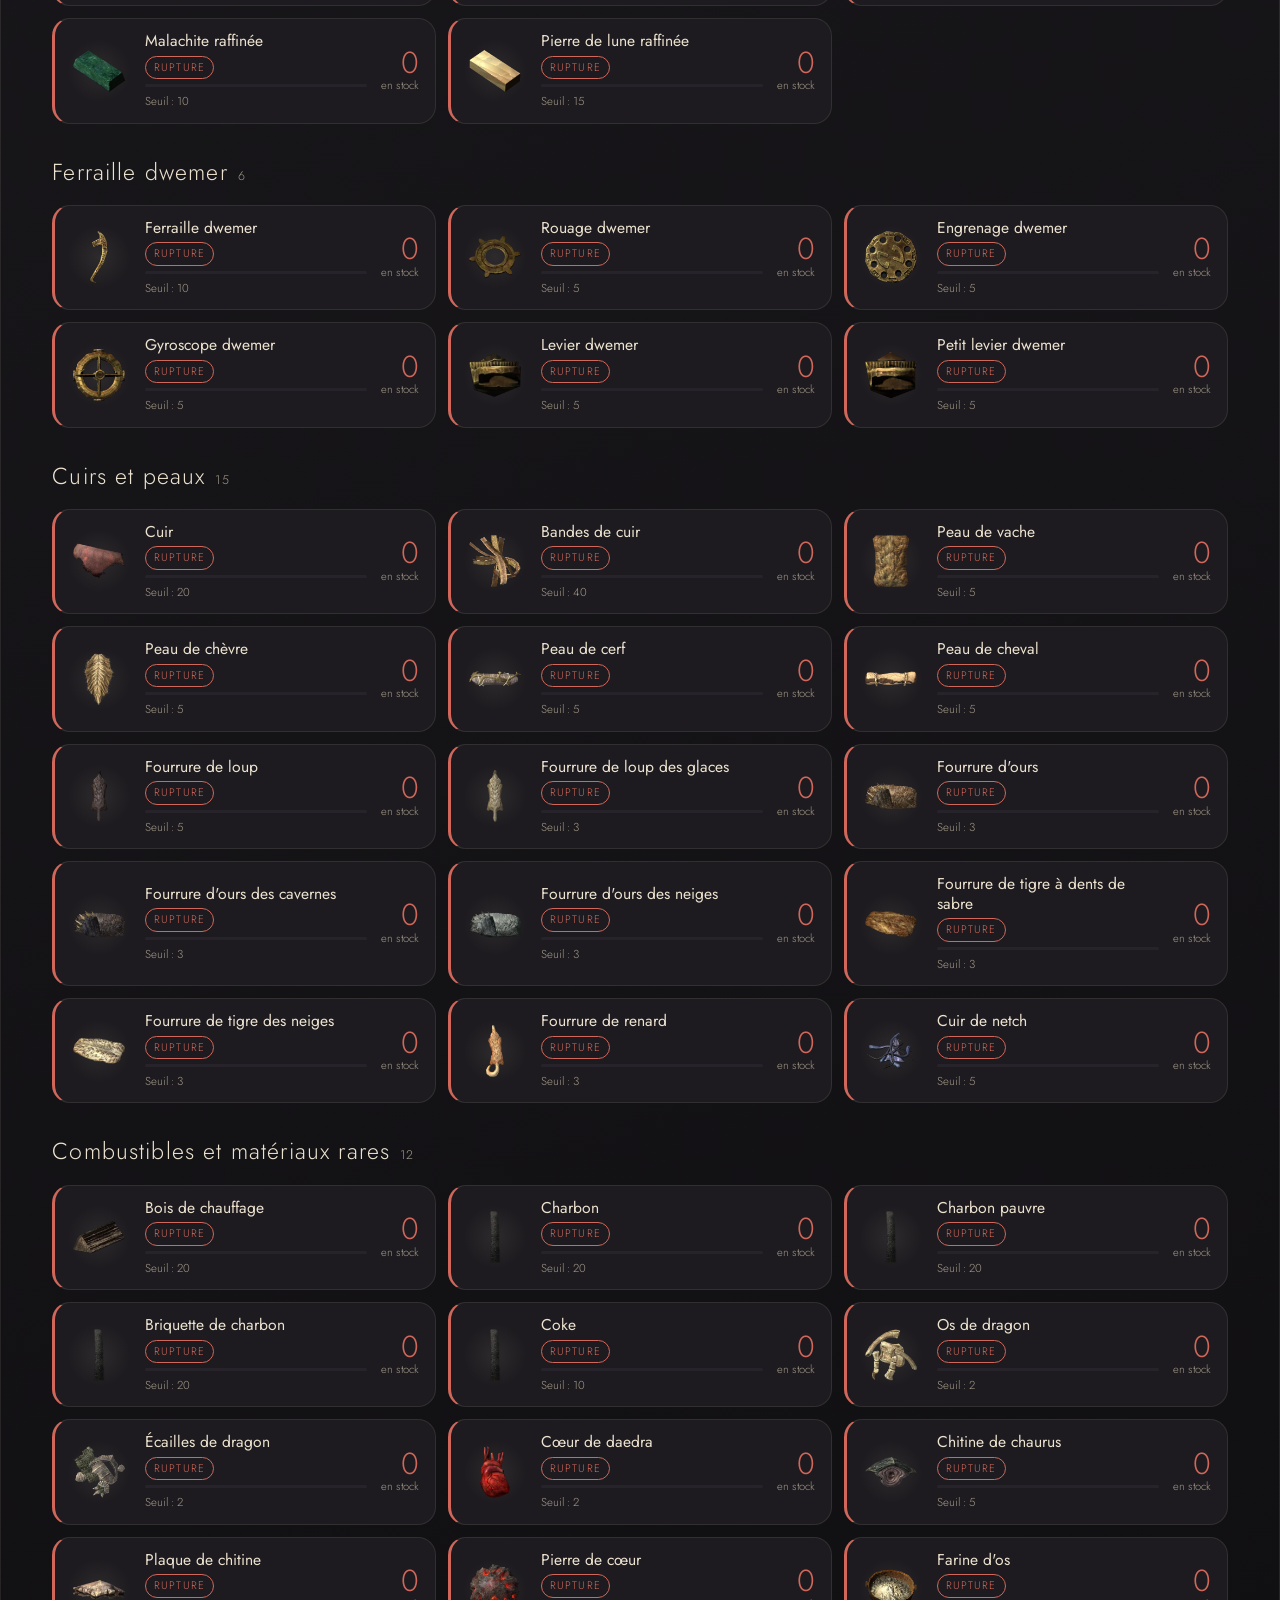
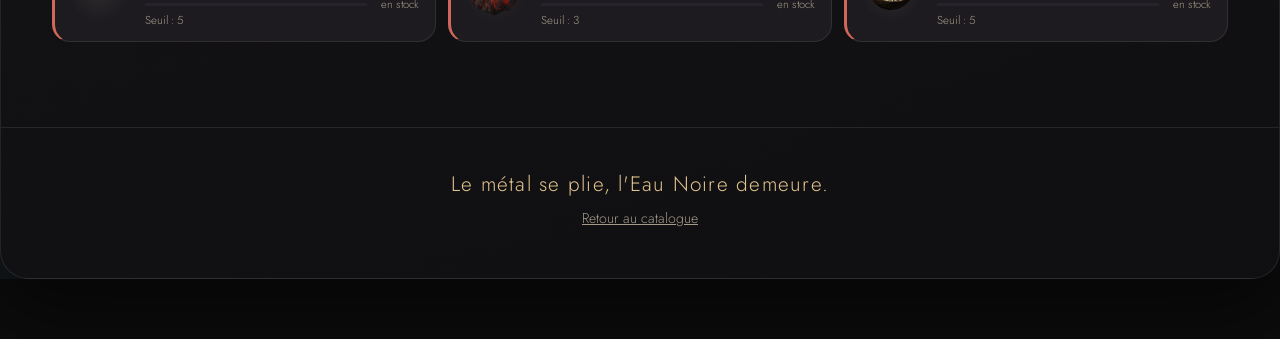
==== commit 761f96e5: "Devise, stocks en direct" ====
--- a/stocks.html
+++ b/stocks.html
@@ -54,14 +54,8 @@
       </div>
     </div>
 
-    <!-- Bandeau visible dès qu'une quantité a été modifiée -->
-    <div class="draft-bar" id="draft-bar" hidden>
-      <p><strong>Modifications non publiées.</strong> Elles ne sont enregistrées que dans ce navigateur. Exportez <code>stocks.js</code> puis publiez-le pour que tout le monde les voie.</p>
-      <div class="draft-actions">
-        <button class="btn-ghost" id="draft-reset" type="button">Annuler</button>
-        <button class="btn" id="draft-export" type="button">Exporter stocks.js</button>
-      </div>
-    </div>
+    <!-- Bandeau des modifications (rempli par stocks-page.js) -->
+    <div class="draft-bar" id="draft-bar" hidden></div>
 
     <div class="stock-actions">
       <button class="btn-ghost" id="report-copy" type="button">Copier la liste de réapprovisionnement</button>
@@ -71,7 +65,7 @@
   </section>
 
   <footer class="footer">
-    <p class="footer-devise">Le fer se plie, l'Eau Noire demeure.</p>
+    <p class="footer-devise">Le métal se plie, l'Eau Noire demeure.</p>
     <p class="footer-contact"><a href="index.html#catalogue">Retour au catalogue</a></p>
   </footer>
 </div>
--- a/style.css
+++ b/style.css
@@ -367,6 +367,17 @@
 .draft-bar strong { color: var(--bronze-clair); font-weight: 500; }
 .draft-bar code { color: var(--parian); background: var(--panneau-3); padding: 1px 6px; border-radius: 6px; }
 .draft-actions { display: flex; gap: 10px; }
+.stock-maj.live { color: #8fbf8a; }
+.draft-form { display: flex; flex-wrap: wrap; gap: 10px; align-items: center; }
+.draft-form input {
+  background: var(--panneau-3); border: 1px solid rgba(255,255,255,.08); color: var(--parian);
+  font: inherit; font-size: .88rem; padding: 9px 14px; border-radius: 999px; width: 170px;
+}
+.draft-form input:focus { outline: none; border-color: var(--bronze); }
+.draft-form .btn[disabled] { opacity: .6; cursor: wait; }
+.draft-err { display: block; margin-top: 6px; color: #e08a7a; }
+.draft-bar p.draft-ok { color: #8fbf8a; }
+@media (max-width: 640px) { .draft-form input { flex: 1 1 140px; width: auto; } }
 .stock-actions { display: flex; justify-content: flex-end; margin-bottom: 8px; }
 
 .stock-cat { padding: 22px 0 8px; }
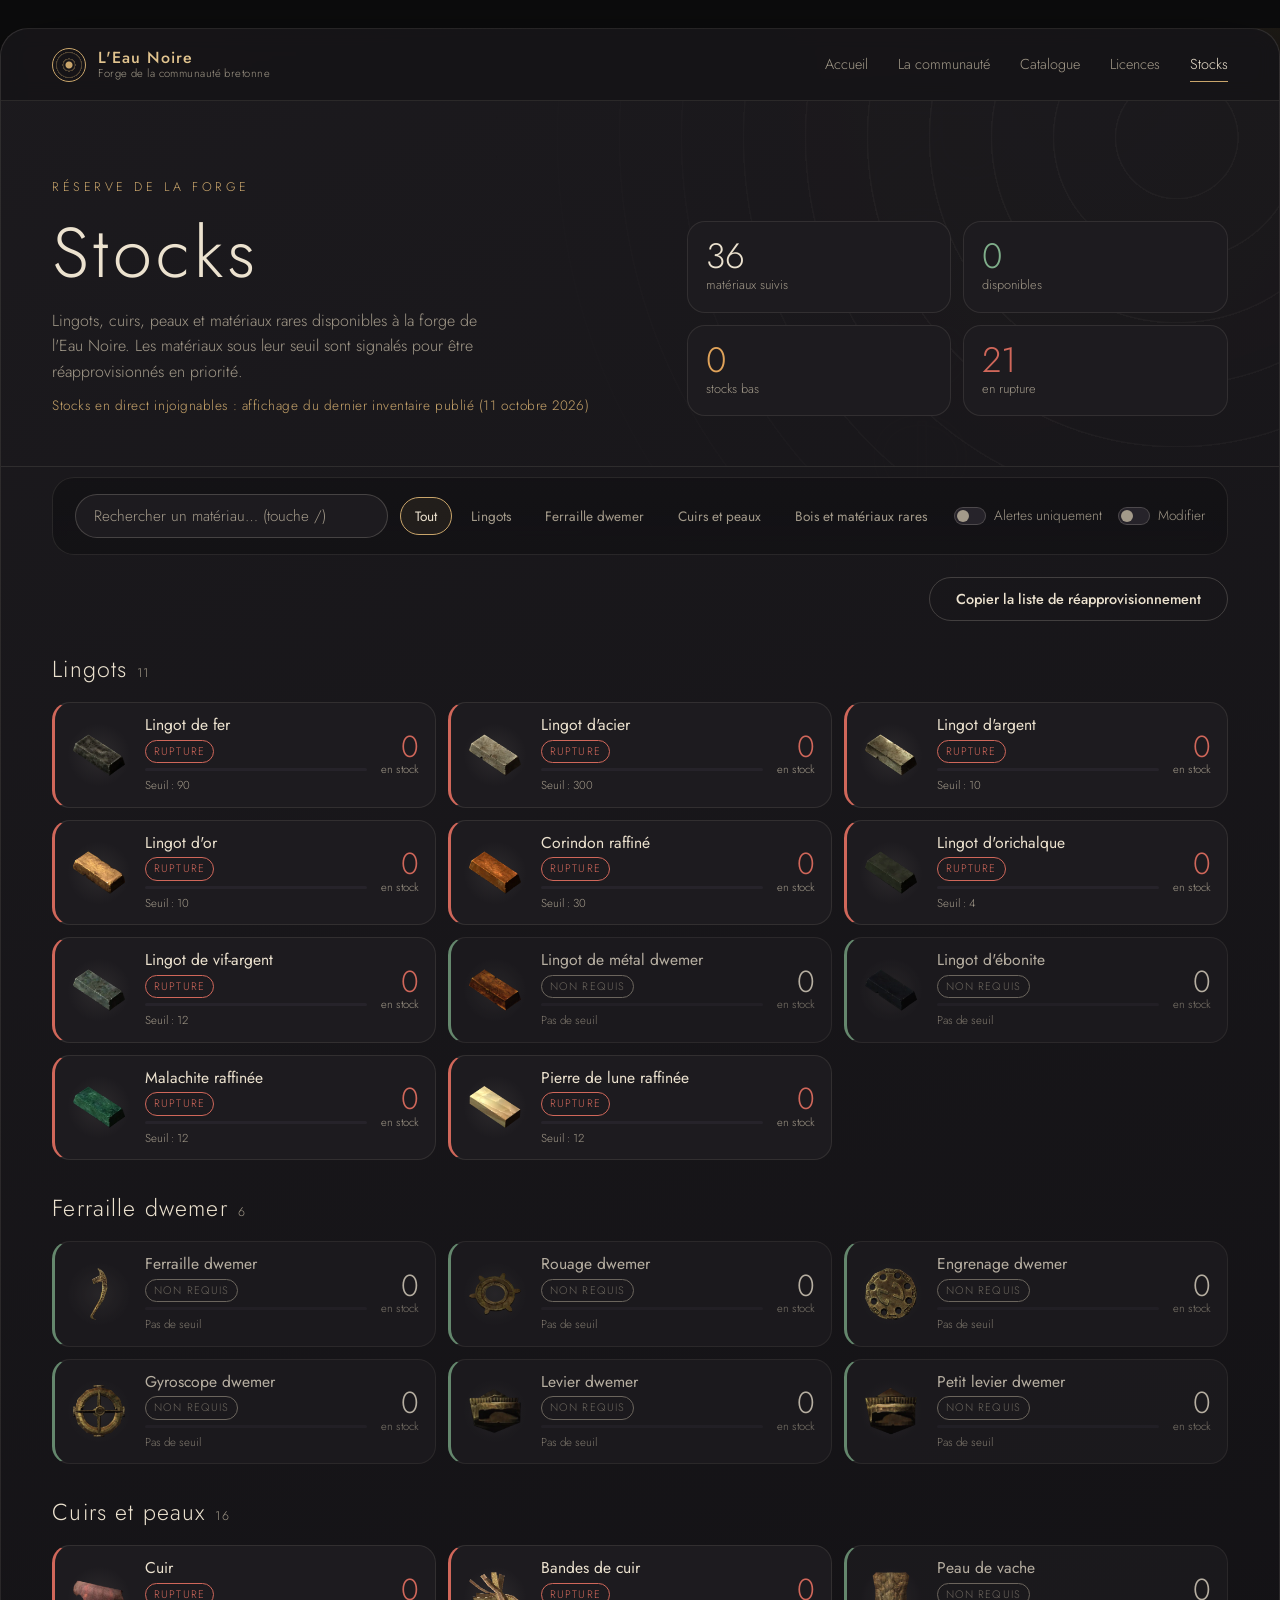
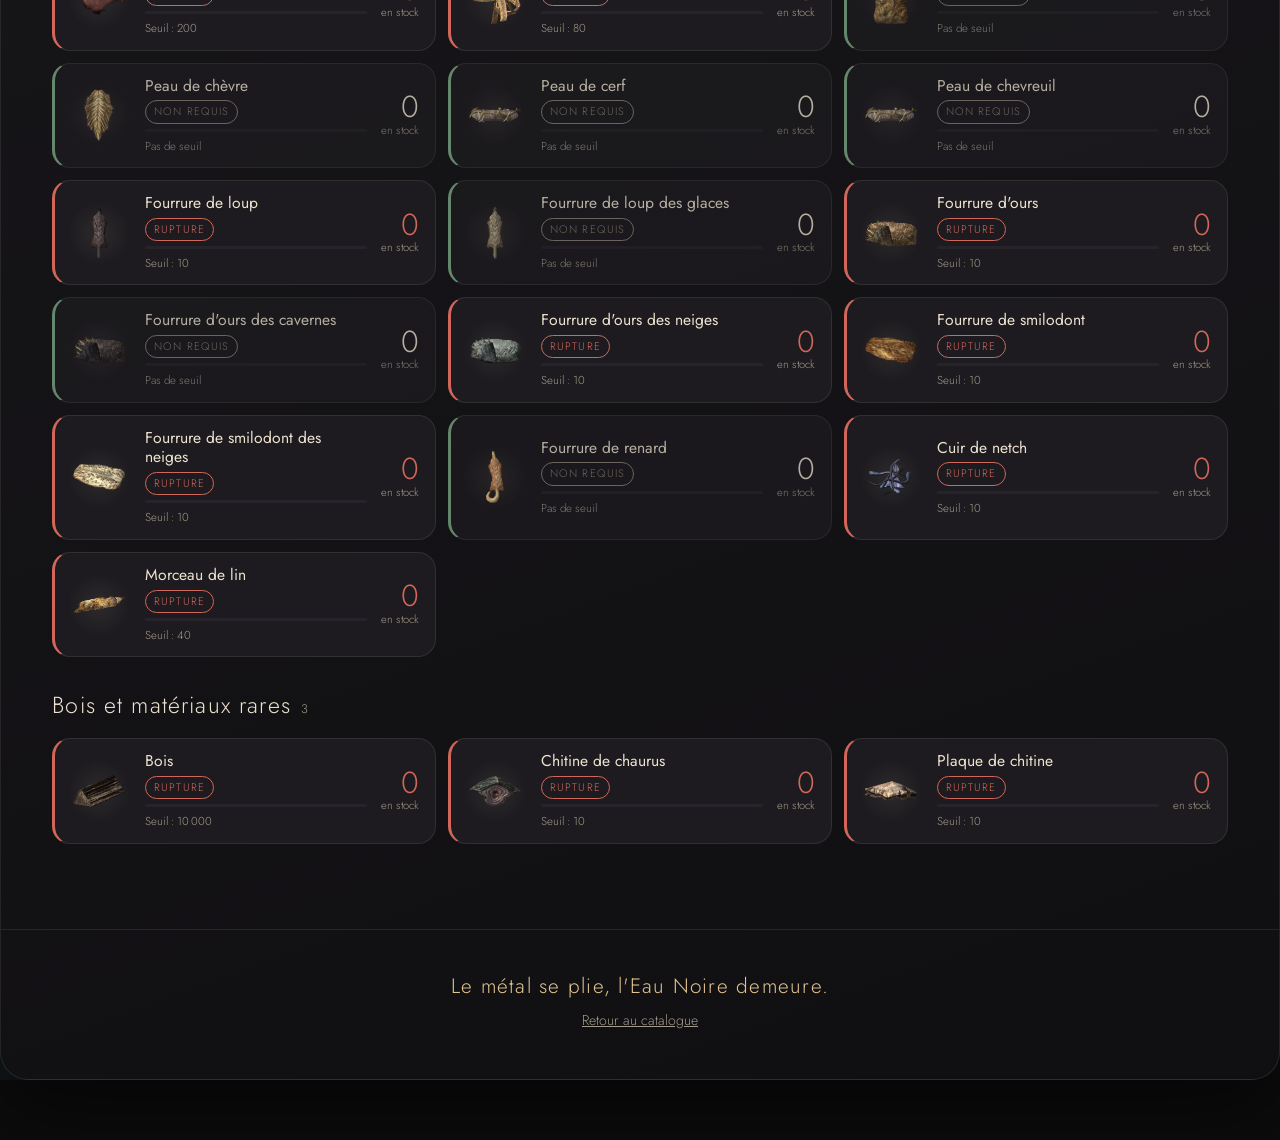
==== commit 1c2355b9: "Stocks : retrait minerais et charbons" ====
--- a/stocks.html
+++ b/stocks.html
@@ -37,7 +37,7 @@
     <div>
       <p class="eyebrow">Réserve de la forge</p>
       <h1>Stocks</h1>
-      <p class="hero-lead">Minerais, lingots, cuirs et matériaux rares disponibles à la forge de l'Eau Noire. Les matériaux sous leur seuil sont signalés pour être réapprovisionnés en priorité.</p>
+      <p class="hero-lead">Lingots, cuirs, peaux et matériaux rares disponibles à la forge de l'Eau Noire. Les matériaux sous leur seuil sont signalés pour être réapprovisionnés en priorité.</p>
       <p class="stock-maj" id="stock-maj"></p>
     </div>
     <div class="stock-summary" id="stock-summary"></div>
--- a/style.css
+++ b/style.css
@@ -173,10 +173,10 @@
 .toolbar {
   position: sticky; top: 71px; z-index: 10;
   display: flex; flex-wrap: wrap; align-items: center; gap: 12px;
-  padding: 14px 0; margin-bottom: 18px;
+  padding: 16px 22px; margin-bottom: 22px;
   background: linear-gradient(rgba(19, 18, 21, .96), rgba(19, 18, 21, .9));
   -webkit-backdrop-filter: blur(8px); backdrop-filter: blur(8px);
-  border-bottom: 1px solid var(--ligne);
+  border: 1px solid var(--ligne); border-radius: 22px;
 }
 #search {
   flex: 1 1 240px; min-width: 0; padding: 10px 18px; border-radius: 999px;
@@ -215,7 +215,9 @@
 .set-note { margin: 0 0 4px; color: var(--sable); font-size: .88rem; }
 .set-note.lic { color: var(--bronze-clair); }
 .set-body { display: grid; grid-template-columns: 1fr; gap: 22px; margin-top: 18px; }
-.set.has-apercu .set-body { grid-template-columns: 240px minmax(0, 1fr); }
+.set-body.has-apercu { grid-template-columns: 240px minmax(0, 1fr); }
+.sub-head { margin: 26px 0 0; font-weight: 400; font-size: .8rem; letter-spacing: .22em; text-transform: uppercase; color: var(--bronze); display: flex; align-items: center; gap: 12px; }
+.sub-head::after { content: ""; flex: 1; height: 1px; background: var(--ligne); }
 
 .apercu { margin: 0; position: relative; align-self: start; }
 .apercu img {
@@ -408,6 +410,8 @@
 .chip.ok { color: var(--ok); }
 .chip.bas { color: var(--bas); }
 .chip.rupture { color: var(--rupture); }
+.chip.vide { color: var(--sable); opacity: .8; }
+.stock-card.vide { opacity: .75; }
 .bar { height: 3px; border-radius: 3px; background: var(--panneau-3); overflow: hidden; }
 .bar i { display: block; height: 100%; background: var(--ok); border-radius: 3px; }
 .bas .bar i { background: var(--bas); }
@@ -461,7 +465,7 @@
   .hero-art { width: min(340px, 80%); order: -1; }
   .about { grid-template-columns: 1fr; }
   .about-art { order: -1; }
-  .set.has-apercu .set-body { grid-template-columns: 190px minmax(0, 1fr); }
+  .set-body.has-apercu { grid-template-columns: 190px minmax(0, 1fr); }
 
   /* menu mobile */
   .burger { display: grid; gap: 5px; width: 40px; height: 40px; place-content: center; background: none; border: 1px solid var(--ligne-forte); border-radius: 50%; cursor: pointer; }
@@ -479,10 +483,10 @@
 
 @media (max-width: 640px) {
   .brand-text small { display: none; }
-  .toolbar { top: 75px; gap: 10px; }
+  .toolbar { top: 75px; gap: 10px; padding: 12px 14px; border-radius: 18px; }
   .tabs, .toggles { flex-wrap: nowrap; overflow-x: auto; width: 100%; scrollbar-width: none; }
   .tabs::-webkit-scrollbar { display: none; }
-  .set.has-apercu .set-body { grid-template-columns: 1fr; }
+  .set-body.has-apercu { grid-template-columns: 1fr; }
   .apercu { max-width: 200px; justify-self: center; width: 100%; }
   .set { scroll-margin-top: 230px; }
   .cards { grid-template-columns: repeat(2, minmax(0, 1fr)); gap: 10px; }
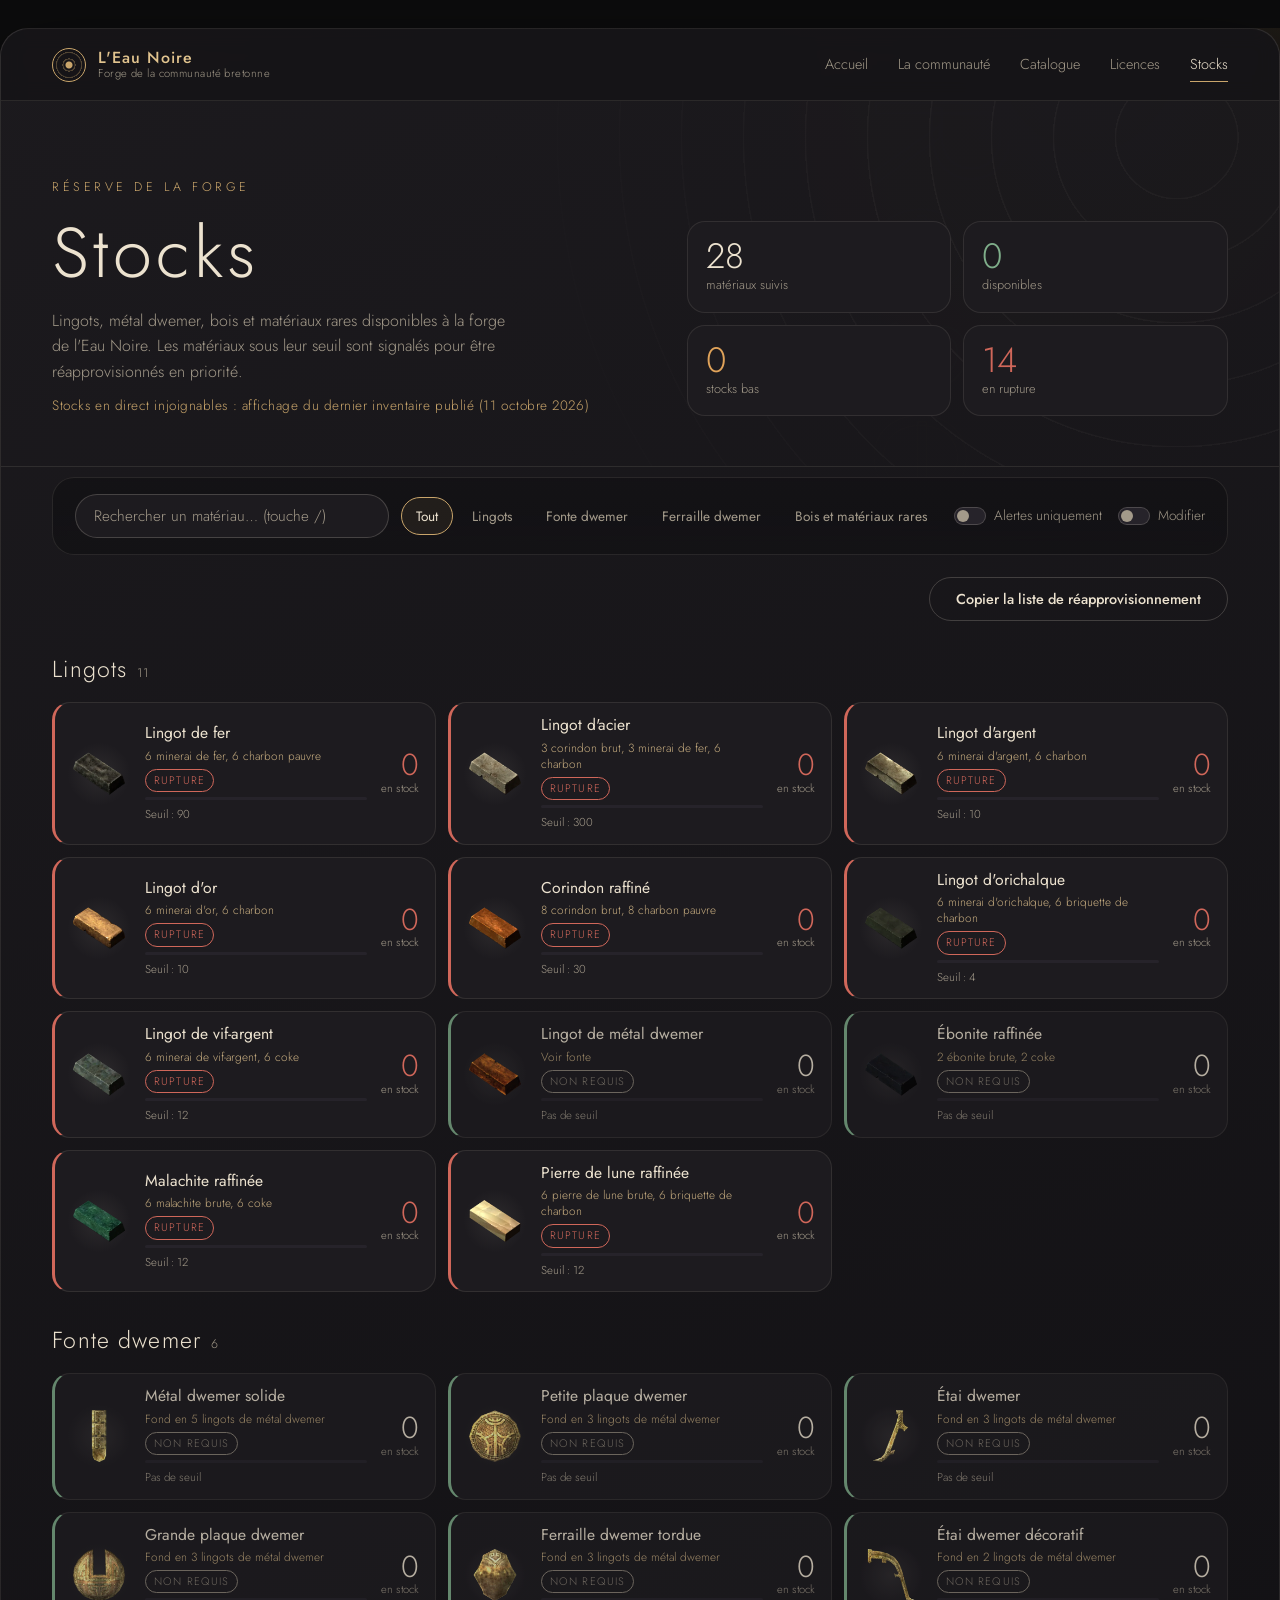
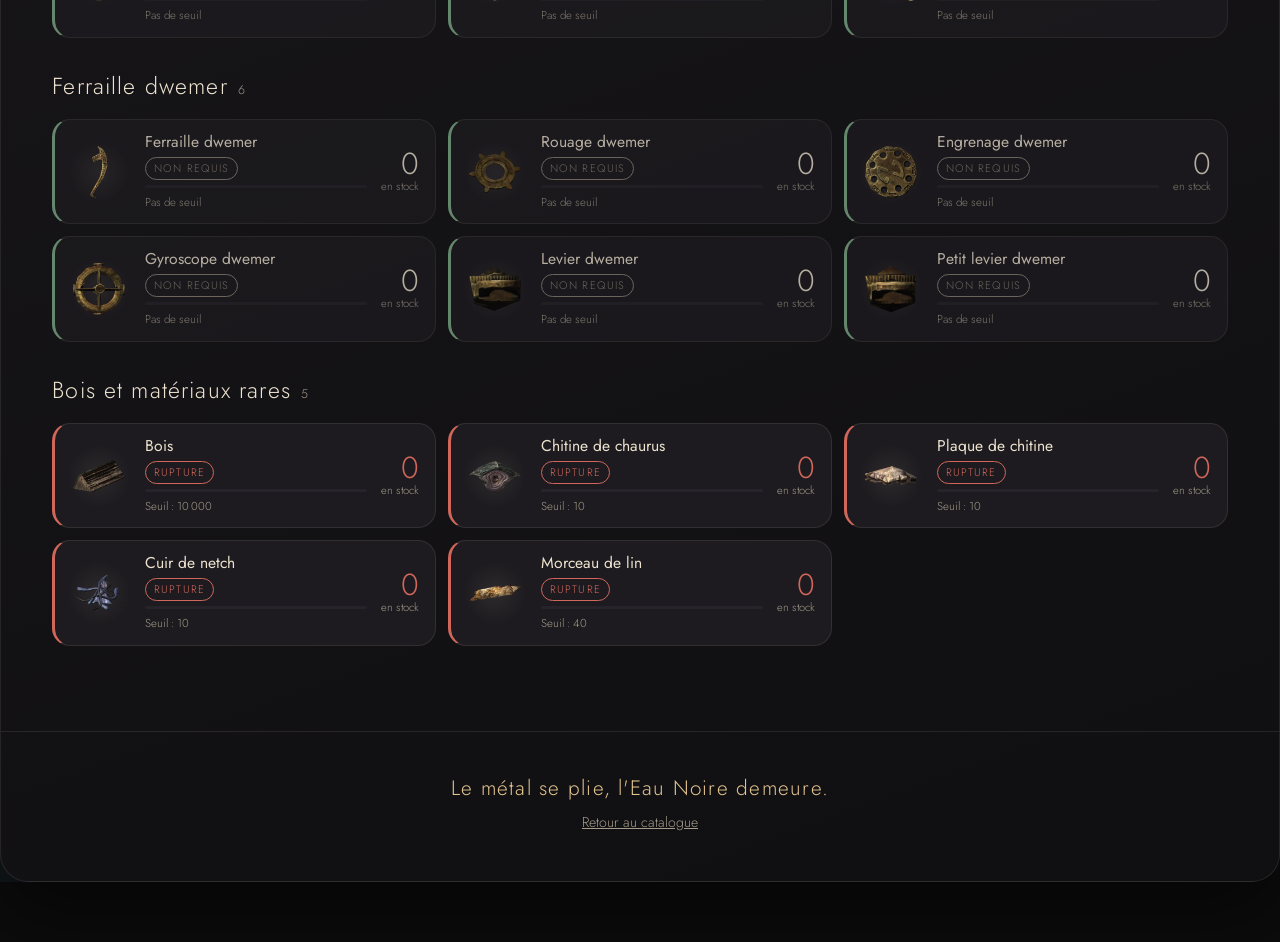
==== commit d888ebfe: "Stocks : forge uniquement" ====
--- a/stocks.html
+++ b/stocks.html
@@ -37,7 +37,7 @@
     <div>
       <p class="eyebrow">Réserve de la forge</p>
       <h1>Stocks</h1>
-      <p class="hero-lead">Lingots, cuirs, peaux et matériaux rares disponibles à la forge de l'Eau Noire. Les matériaux sous leur seuil sont signalés pour être réapprovisionnés en priorité.</p>
+      <p class="hero-lead">Lingots, métal dwemer, bois et matériaux rares disponibles à la forge de l'Eau Noire. Les matériaux sous leur seuil sont signalés pour être réapprovisionnés en priorité.</p>
       <p class="stock-maj" id="stock-maj"></p>
     </div>
     <div class="stock-summary" id="stock-summary"></div>
--- a/style.css
+++ b/style.css
@@ -417,6 +417,7 @@
 .bas .bar i { background: var(--bas); }
 .rupture .bar i { background: var(--rupture); }
 .stock-seuil { font-size: .72rem; color: var(--sable); }
+.stock-recette { font-size: .74rem; line-height: 1.35; color: var(--bronze-clair); opacity: .85; }
 .stock-qty { text-align: right; display: flex; flex-direction: column; align-items: flex-end; }
 .stock-qty strong { font-weight: 300; font-size: 1.9rem; line-height: 1; }
 .stock-qty small { font-size: .7rem; color: var(--sable); }
